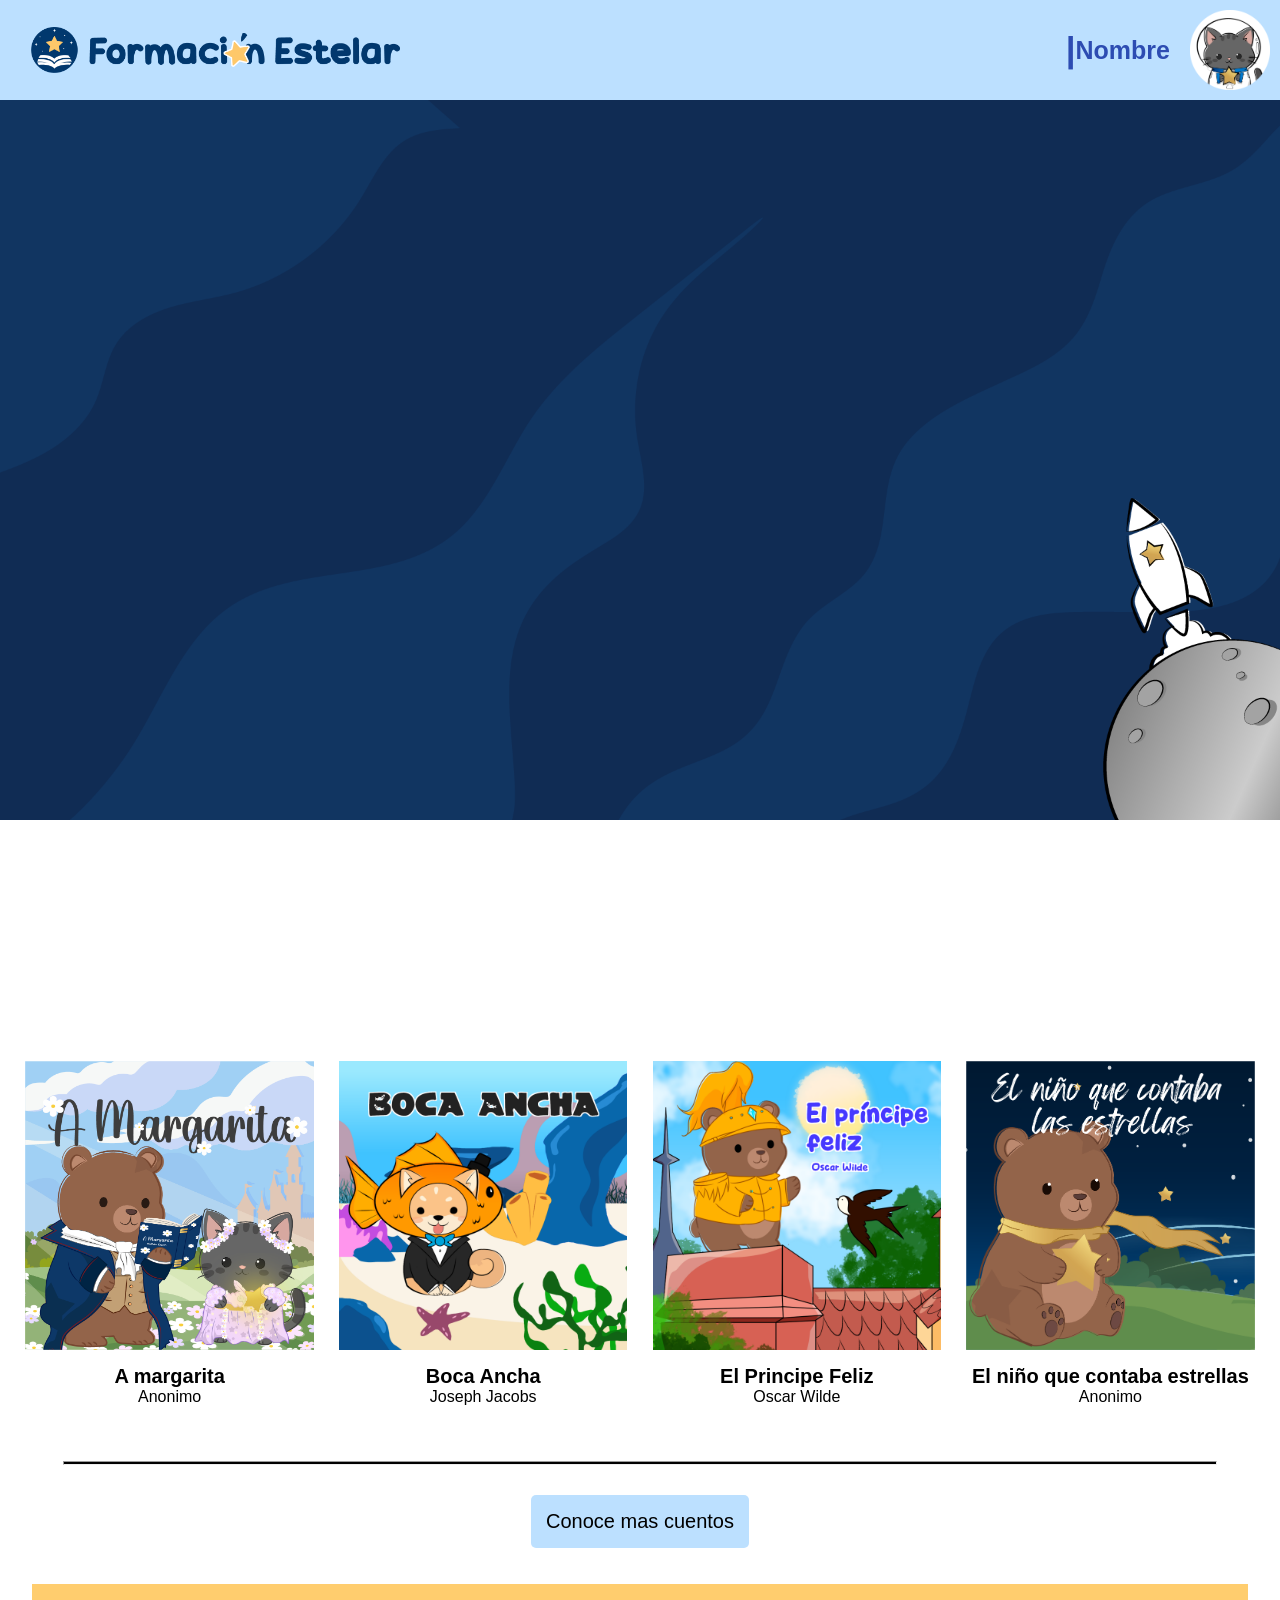
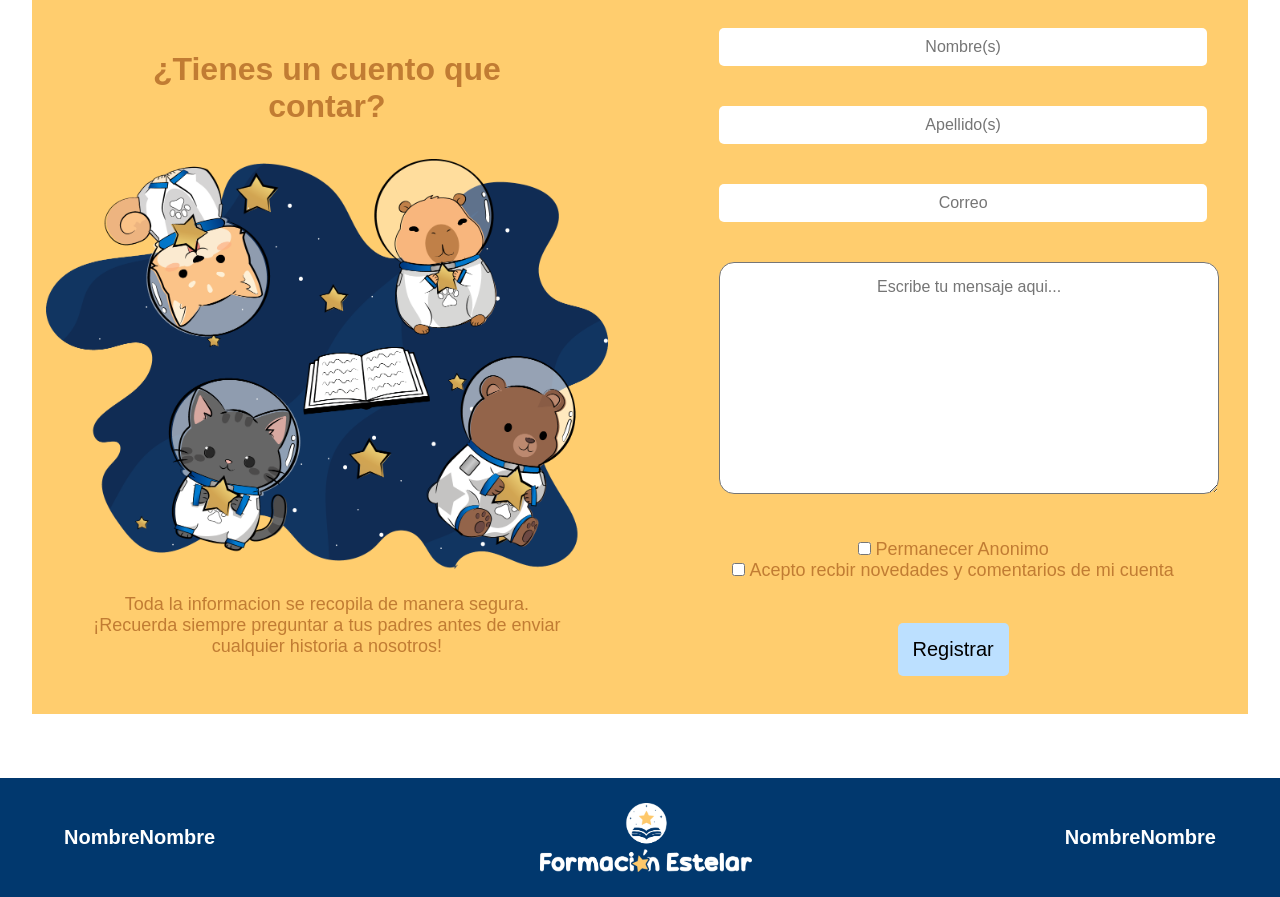
==== Formacion_estelar/index/index.html @ eee13e44 "Primeros_archivos" ====
<!DOCTYPE html>
<html lang="en">
<head>
    <meta charset="UTF-8">
    <meta name="viewport" content="width=device-width, initial-scale=1.0">
   <link rel="icon" href="/img_generales/icono_formacion_estelar.ico" type="image/x-icon">
    <title>Formacion Estelar</title>
    <link rel="stylesheet" href="Estilos/Estilo.css">
</head>
<body>
      <!------------------Espacio para los temas------------------->
    
    <div id="logo">
        <div id="logo1"> <a href="index.html"><img src="Imagenes/logo_con_icono_horizontal_con_blanco.png" width="35%" ></a></div>
         <h1>|</h1>
         <a href="#" class="no-underline">Nombre</a>
        
        <img src="Imagenes/gatito1.png" width="80px" >
    </div>

     <!------------------Efecto -Paralax----------------------------------------------->
     <section id="slider">
         <div id="content-images-slider">
            <img src="Imagenes/fondo.png" width="100%">
            <div class="image-slider rellax" data-rellax-speed="-6" style='background-image: url(imagenes/estrellas.png)'></div>
            <div class="image-slider rellax" data-rellax-speed="-6" style='background-image: url(imagenes/estrellas\ puntos-01.png)'></div>
            <div class="image-slider rellax" data-rellax-speed="-4" style='background-image: url(imagenes/osito.png)'></div> 
            <div class="image-slider rellax" data-rellax-speed="-2" style='background-image: url(imagenes/capi.png)'></div> 
            <div class="image-slider rellax" data-rellax-speed="-2" style='background-image: url(imagenes/gatito.png)'></div> 
            <div class="image-slider rellax" data-rellax-speed="-2" style='background-image: url(imagenes/inu.png)'></div> 

           
            <div class="image-slider" style='background-image: url(imagenes/logo.png)'></div>
         </div>
     </section>
<br>
<br>
     <div class="Cuentos">
        <div id="cuento_Nombre">
            <a href="#"><img src="Imagenes/portada.png"></a>
            <h1>A margarita</h1>
            <p>Anonimo</p></div> 
            
        <div id="cuento_Nombre">
            <a href="#"><img src="Imagenes/PortadaPez.png"></a>
            <h1>Boca Ancha</h1>
            <p>Joseph Jacobs</p>
        </div> 
        <div id="cuento_Nombre">
            <a href="#"><img src="Imagenes/PortadaPrincipe.png"></a>
            <h1>El Principe Feliz</h1>
            <p>Oscar Wilde</p>
        </div> 

        <div id="cuento_Nombre">
            <a href="#"><img src="Imagenes/portadaEstrellas.png"></a>
            <h1>El niño que contaba estrellas</h1>
            <p>Anonimo</p>
        </div> 
     </div>
     
   
<hr>
    
    <button>Conoce mas cuentos</button>
    <br><br><br>
    
    

      <div class="contenedor">
        <div id="parte1">
              <h1>¿Tienes un cuento que contar?</h1>
        <img src="Imagenes/login.png" alt="">
        <p>Toda la informacion se recopila de manera segura.</p>
        <p>¡Recuerda siempre preguntar a tus padres antes de enviar cualquier historia a nosotros!</p>
        </div>

      


        <form  action="PHP/registration.php" method="post" class="formulario">
    
        <div class="campo">
            <label for="nombre" ></label>
            <input type="text" name="username" placeholder="Nombre(s)" required>
        </div>
        
        <div class="campo">
            <label for="Apellido"></label>
            <input type="text" name="apellido" placeholder="Apellido(s)" required>
        </div>

        <div class="campo">
            <label for="correo"></label>
            <input type="email" name="correo" placeholder="Correo" required>
        </div>

         <div class="campo">
            <div id="mensaje">
            <label for="mensaje"></label>
            <textarea name="mensaje" placeholder="Escribe tu mensaje aqui..."></textarea>
            </div>
        </div>

        <label>
            <input type="checkbox"  name="anonimo"  value="1"> Permanecer Anonimo
        </label>
        <br>
        <label>
            <input type="checkbox"  name="novedades" value="1"> Acepto recbir novedades y comentarios de mi cuenta
        </label>
        <br><br><br>
    
        <button type="submit"  name="register">Registrar</button>
    </form>
    </div>

    <div id="foot">
        <a href="#" class="no-underline">Nombre</a>
        <a href="#" class="no-underline">Nombre</a>
        <div id="logo1"><img src="Imagenes/logocorto.png" width="25%" ></div>
        <a href="#" class="no-underline">Nombre</a>
        <a href="#" class="no-underline">Nombre</a>
    </div>

     

    <script src='js/rellax.min.js'></script>
     <script src='js/index.js'></script>

     
</body>
</html>
---- Formacion_estelar/index/Estilos/Estilo.css ----
* {
    margin: 0;
    padding: 0%;
    font-family: Verdana, Geneva, Tahoma, sans-serif;
    text-align: center; 
}

html, body {
    width: 100%;
    height: 100%;
}
/*-------------------Barra de Inicio---------------------------------------*/
#logo{
background-color: rgb(188, 224, 255);
font-size: 25px;
text-decoration: none;
padding: 10px;
display:flex;
align-items: center;
}
#logo h1{
font-size: 35px;
padding-left: 2px;
color: rgb(45, 76, 178);

}
#logo img{
padding-left: 20px;
}

#logo1 img{
padding: 5px;
padding-left: 2%;
text-align: left;
float: left;
}

.no-underline {
    text-decoration: none;
    font-weight: bold;
    color: rgb(45, 76, 178);
    
}

#logo a{
    color: rgb(45, 76, 178);
}

/*-----------Parallax-------------------------------------------*/

section#slider {
    width: 100%;
    height: 100%;
    position: relative;
    overflow: hidden;
}

div#content-images-slider {
    position: absolute;
    top: 0;
    left: 0;
    width: 100%;
    height: 100%;
}

div.image-slider {
    position: absolute;
    top: 0;
    left: 0;
    width: 100%;
    height: 100%;
    background-repeat: no-repeat;
    background-position: bottom center;
    background-size:  contain;
}

h1#slider-text {
    position: absolute;
    top: 35%;
    left: 55%;
    transform: translate(-50%, -50%);
    font-size: 4em;
    background: linear-gradient(0deg, rgba(166, 166, 166,1) 0%, rgba(255, 255, 255,1) 32%);
    -webkit-background-clip: text;
    -webkit-text-fill-color: transparent;
}
section#content {
    width: 100%;
    height: 100%;
    background-color: #f0f0f0;
}

/*-------------------Cuentos--------------------------------*/

.Cuentos{
    align-items: center;
    display:flex;
    justify-content: center;
    text-align: center;
    font-size: 10px;
    padding: 1%;
}

.Cuentos p{
   font-size: 16px;
}

#cuento_Nombre{
width: 25%;
padding: 1%;
}

.Cuentos img{
    width: 100%;
    align-items: center;
    display:flex;
    justify-content: center;
    text-align: center;
    float: left;
    padding-bottom: 15px;
    transition: 0.3s ease;

}

.Cuentos img:hover {
    filter: drop-shadow(0 0 12px rgba(45, 76, 178, 0.8));
    transform: scale(1.03);
}

hr{

    background-color: black;
    width: 90%;
    height: 2px;
    text-align: center;
    margin: 30px auto;
}

button{
    background-color: rgb(188, 224, 255);
    border:none;
    padding: 15px;
    border-radius: 5px;
    font-size: 20px;
     cursor: pointer;
    transition: background-color 0.3s ease;
}
button:hover {
    background-color: rgb(1, 56, 110); 
}

/*-----------------Formulario----------------------------------*/


.contenedor {
    background-color: #FFCD6E; 
    padding-top: 3%;
    padding-bottom: 3%;
    justify-content: left;
    display: flex;
    width: 95%;
    align-items: center;
    gap:8%;
    box-sizing: border-box;
    margin: 0 auto;
    color: #c17c33;
    font-size: 18px;
    margin-bottom: 5%;
}
.contenedor img{
    width: 120%;
    float: left;
    padding: 25px;
    
}

#parte1{
    width: 40%;
    height: 450px;
    display: flex;
    align-items: center;
    justify-content: center;
    flex-direction: column;
    float: left;
    padding: 5%;
    text-align: left;
}

.formulario{
    padding-right: 5%;
    width: 40%;
}

.contenedor h1 {
    font-size: 2rem; 
    padding: 2%; 
}

.campo {
    
    padding-bottom: 25px;
    margin-bottom: 15px;
    text-align: left;
}

.campo label {
    font-size: 1rem;
    display: block;
    margin-bottom: 5px;
}

.campo input {
    width: 100%;
    padding: 10px;
    font-size: 1rem;
    border: none;
    border-radius: 5px;
    background-color: #fff;
    color: #333;
}

#mensaje textarea{
    width: 100%;
    height: 200px;
    padding: 15px;
    border-radius: 15px;
    font-size: 16px;
}

button:focus, input:focus {
    outline: none;
    box-shadow: 0 0 10px rgba(0, 123, 255, 0.6); 
}


/*------------foot---------------*/
#foot{
background-color: #01386E;
font-size: 20px ;
text-decoration: none;
padding: 20px 5%;
display:flex;
align-items: center;
justify-content: space-around;

}

.no-underline {
    text-decoration: none;
    color: #ffffff;
    font-weight: bold;
   
}
#foot #logo1{
    display: flex;
    justify-content: center;
    align-items: center;
}
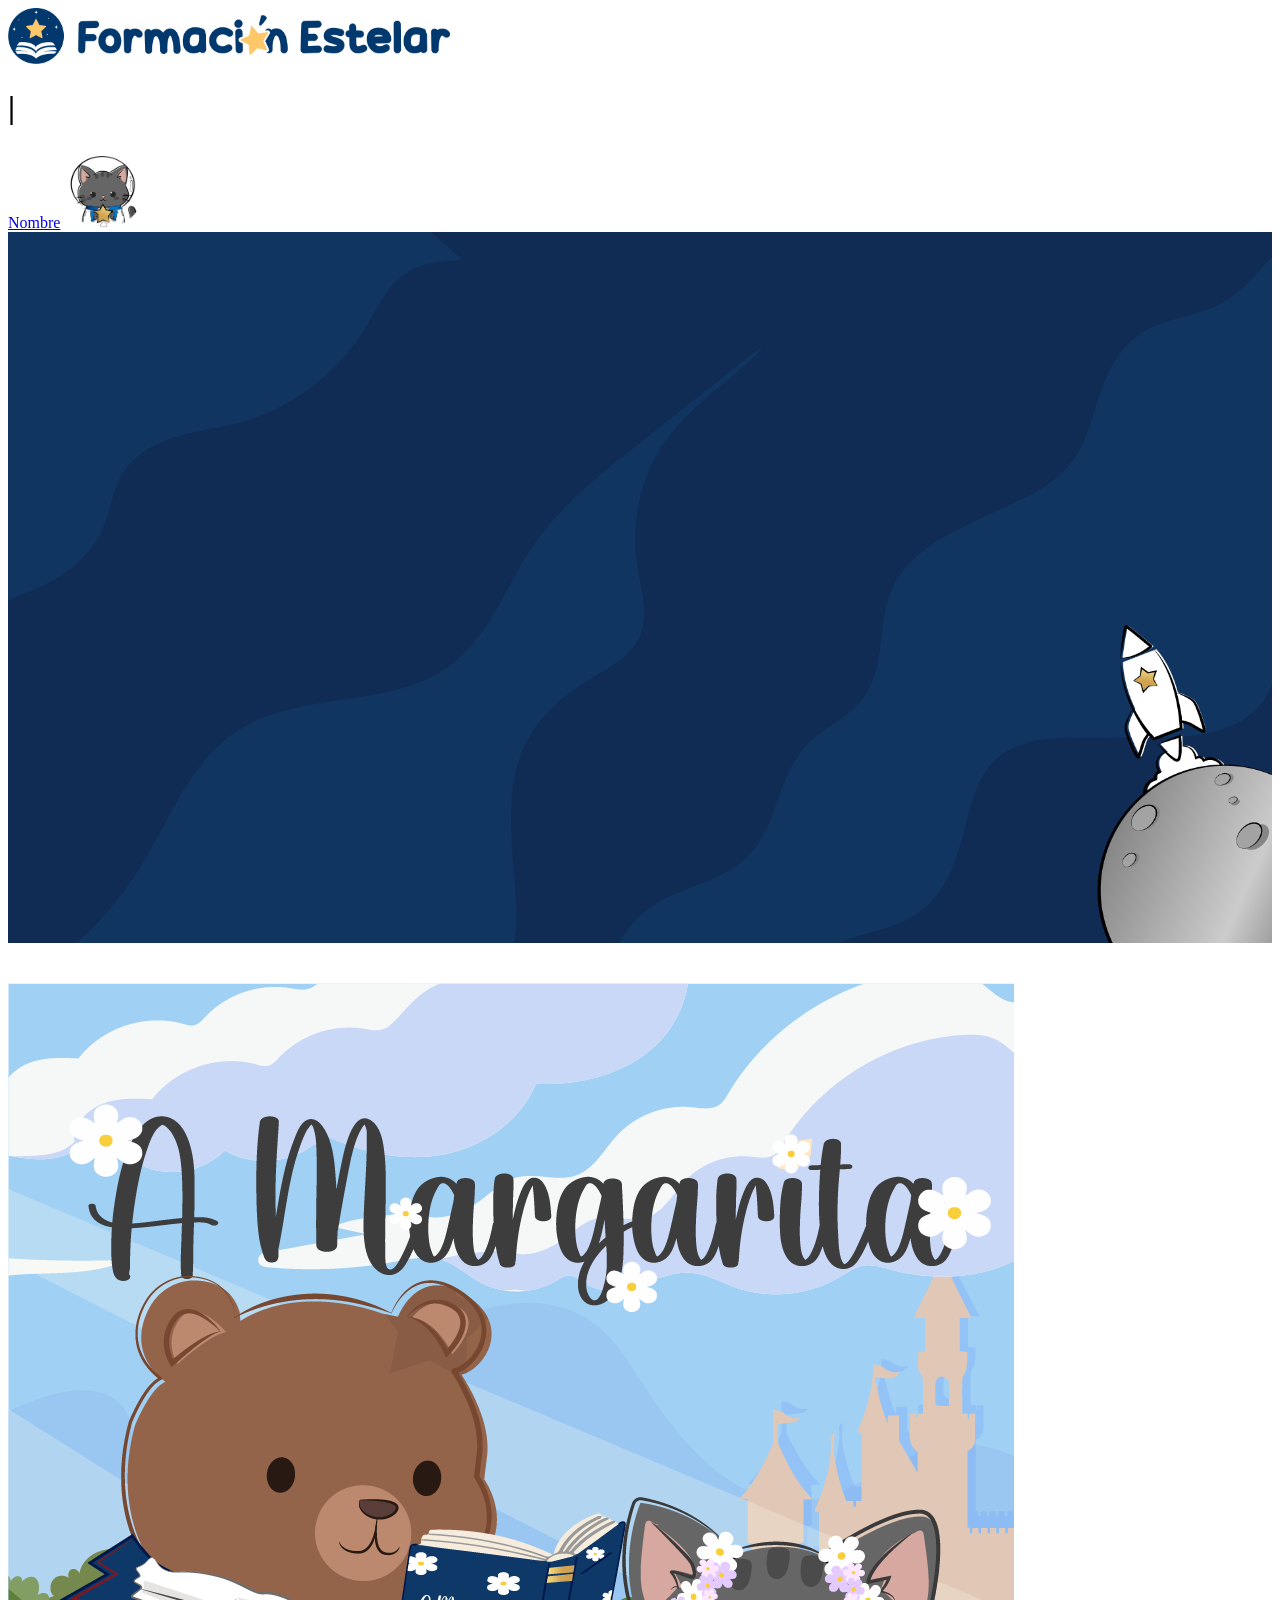
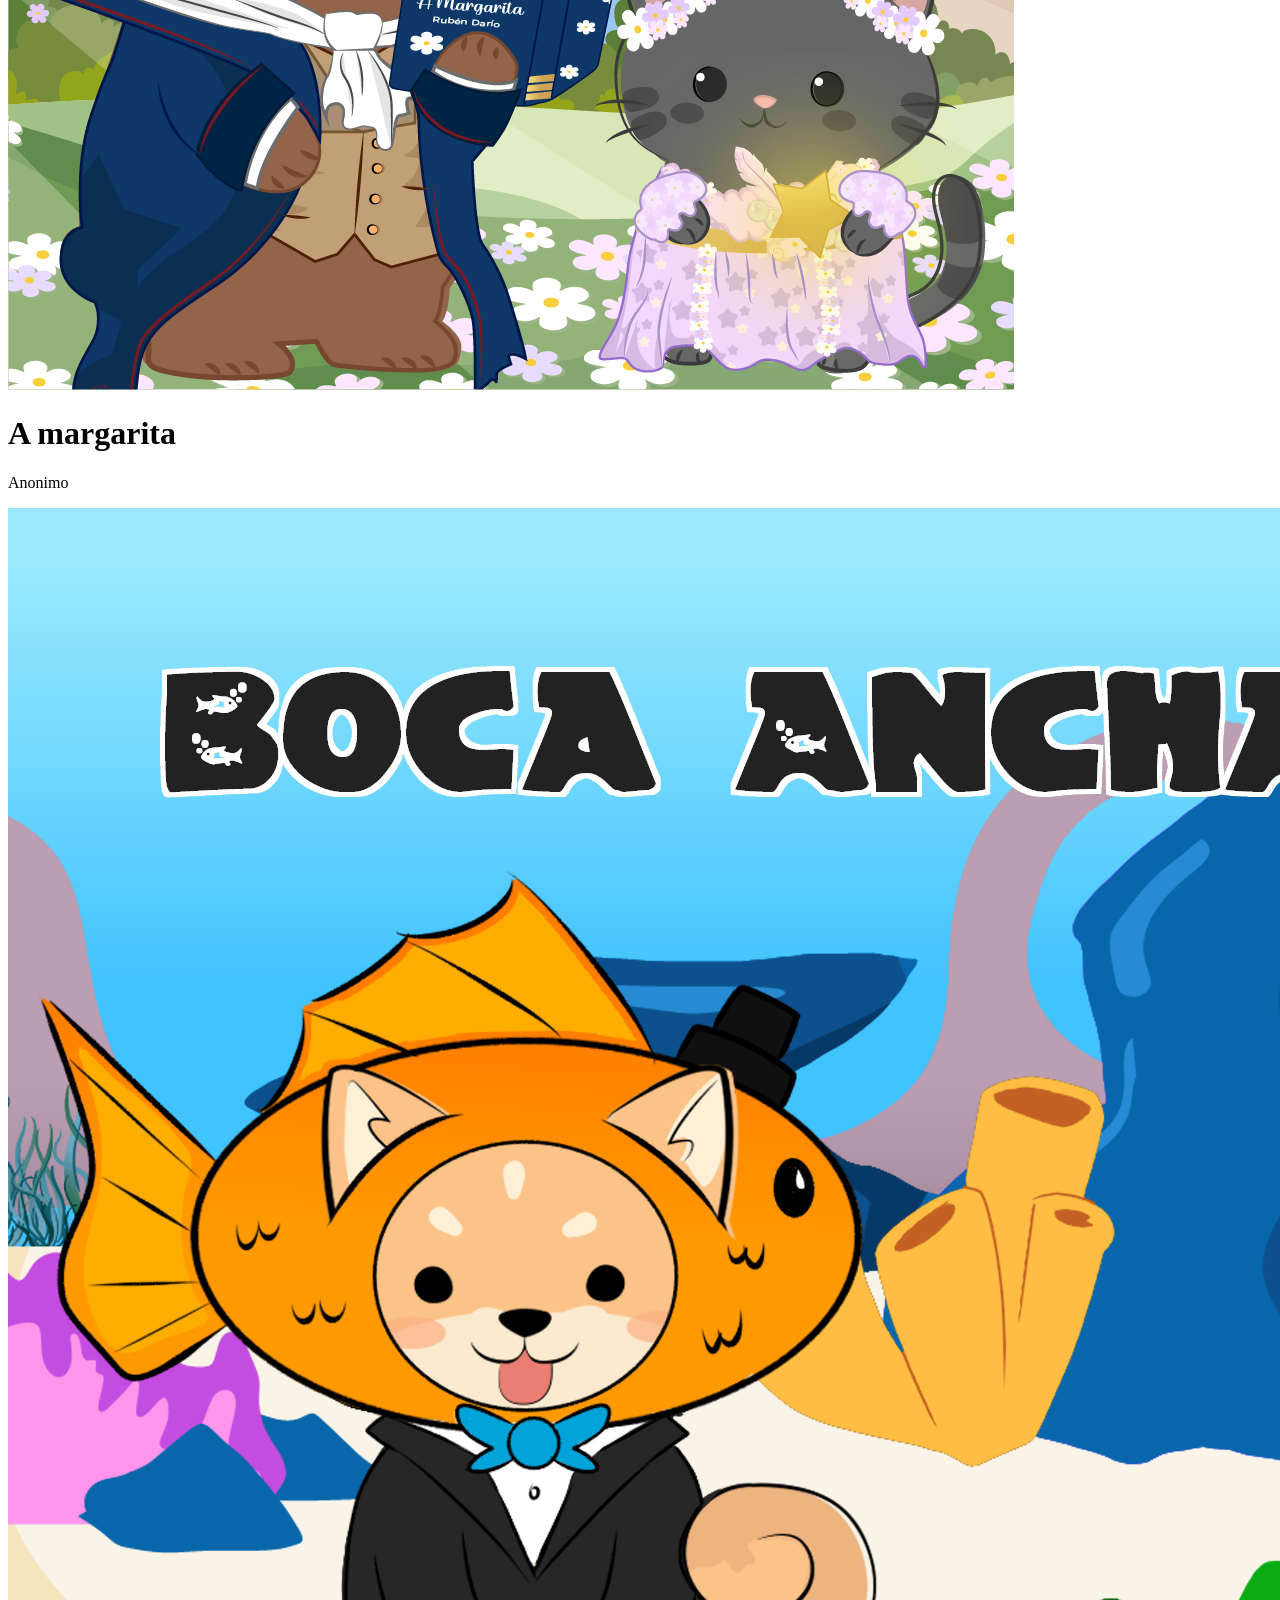
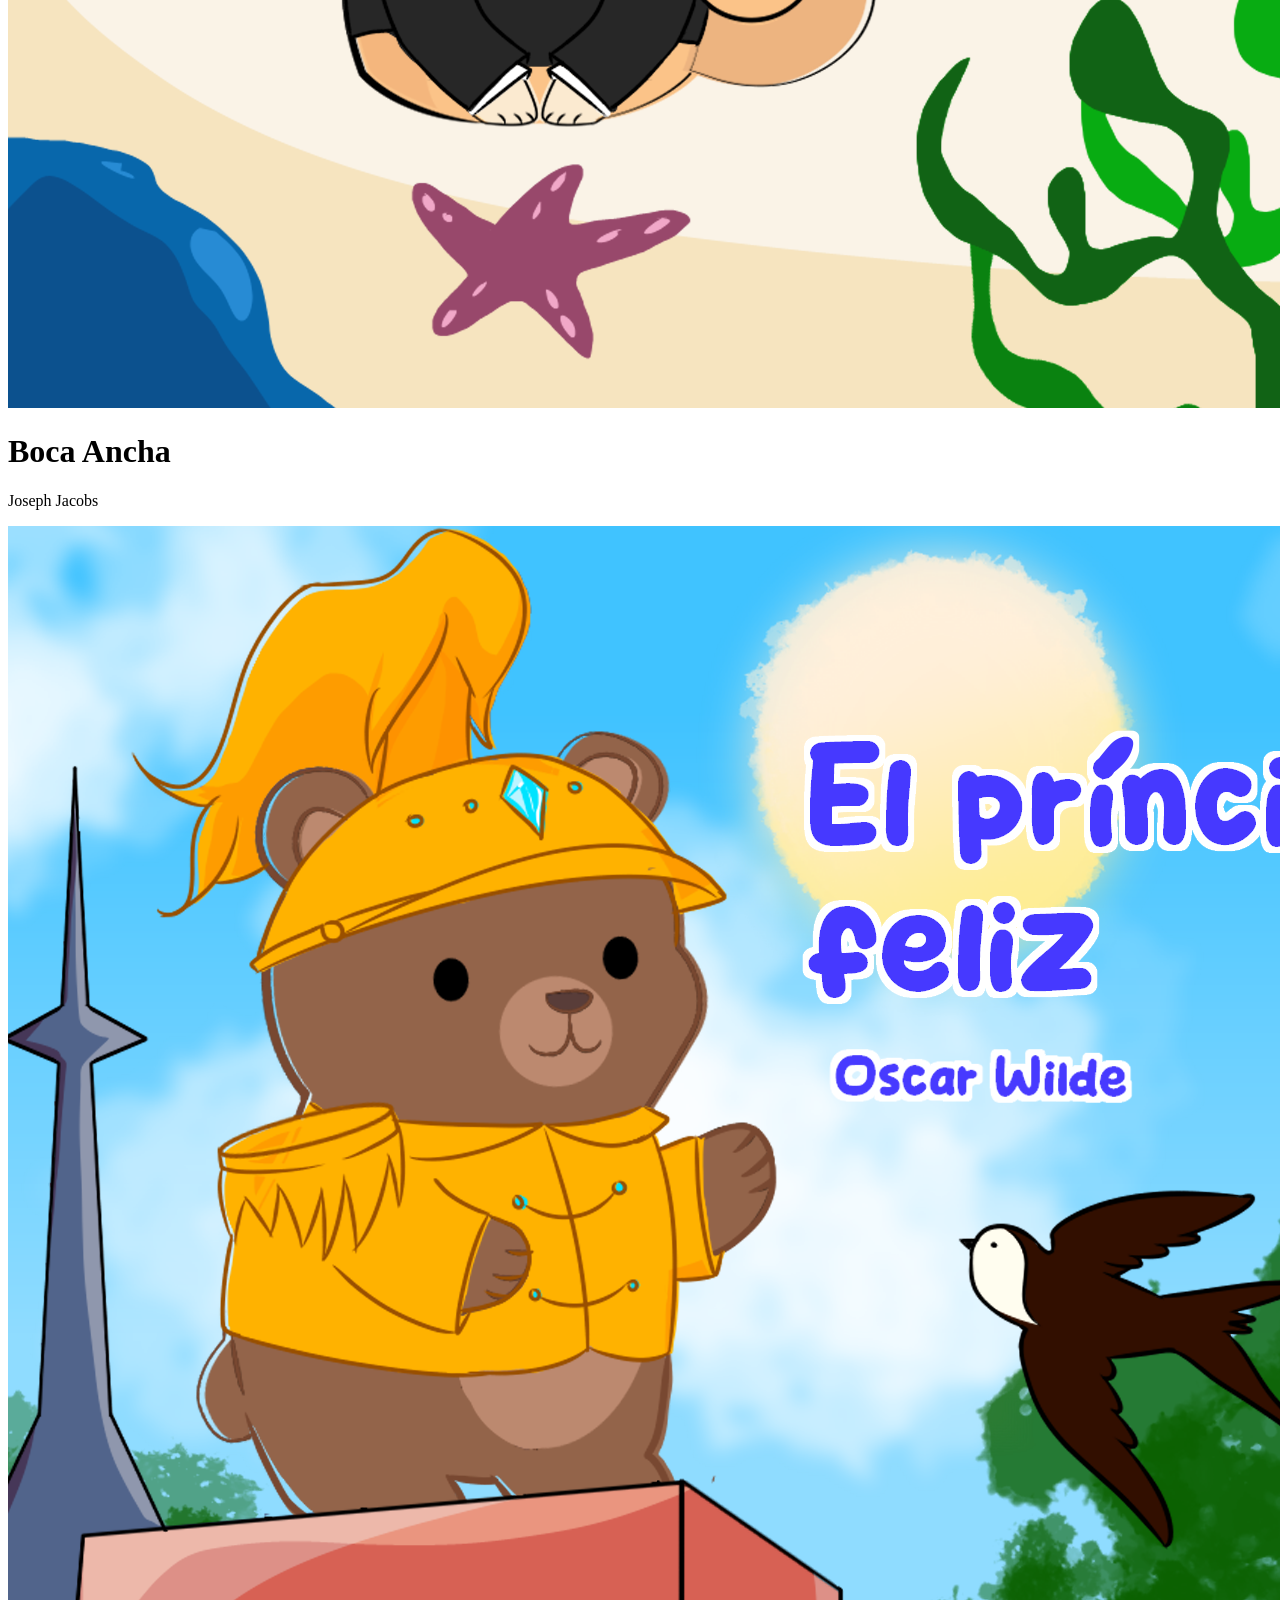
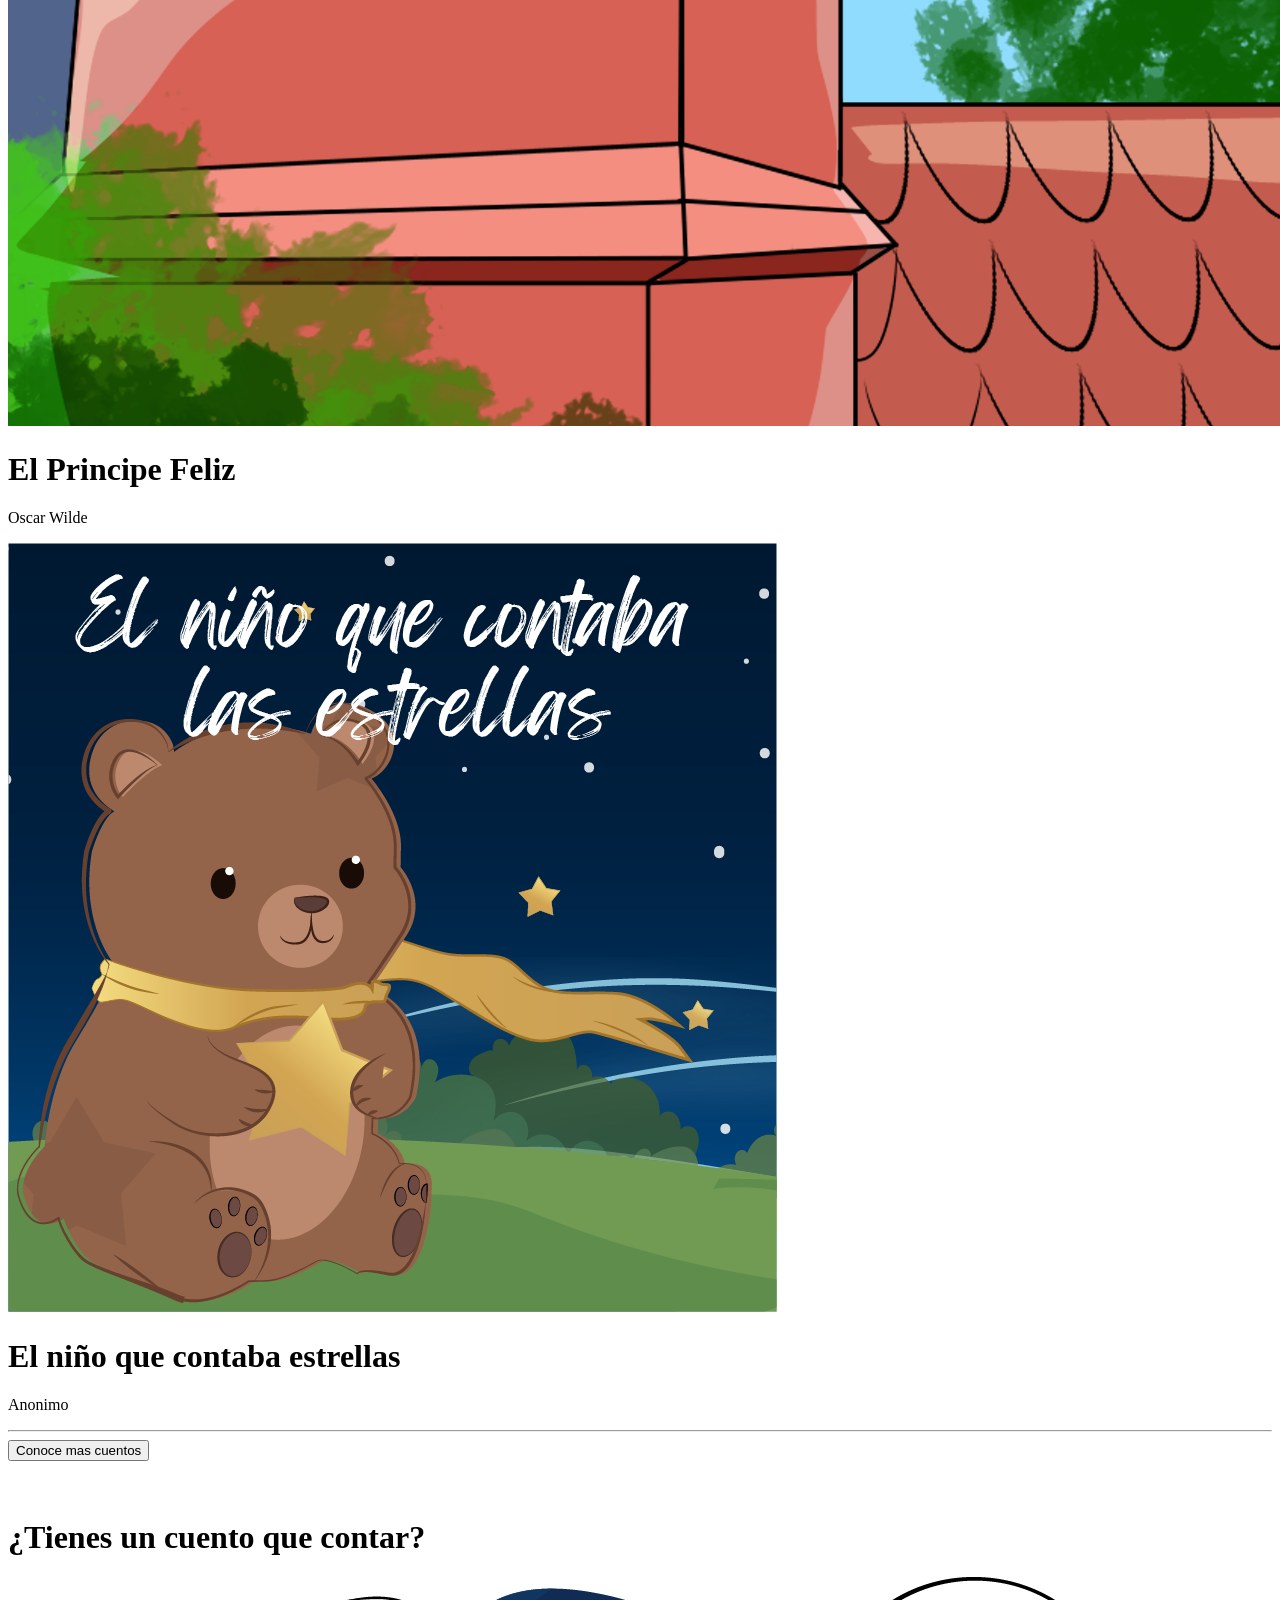
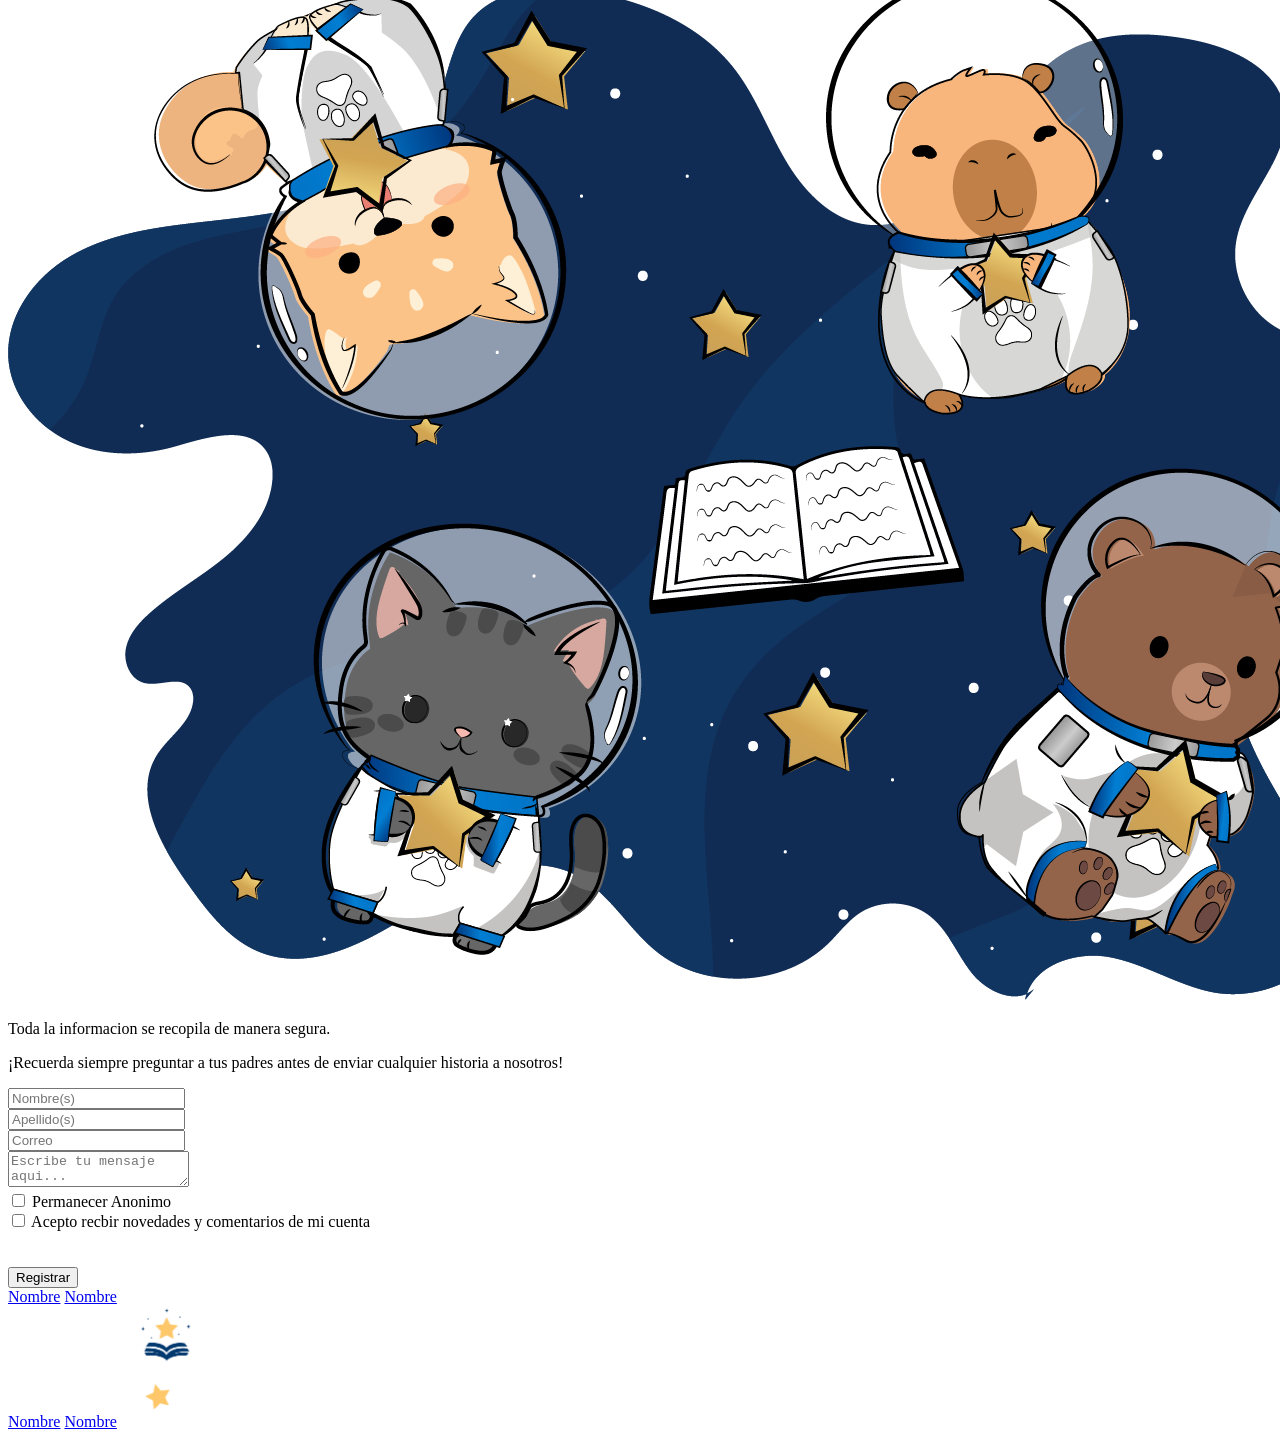
==== commit 1773cd7d: "creacion de pagina de cuentos" ====
--- a/Formacion_estelar/index/index.html
+++ b/Formacion_estelar/index/index.html
@@ -5,7 +5,7 @@
     <meta name="viewport" content="width=device-width, initial-scale=1.0">
    <link rel="icon" href="/img_generales/icono_formacion_estelar.ico" type="image/x-icon">
     <title>Formacion Estelar</title>
-    <link rel="stylesheet" href="Estilos/Estilo.css">
+    <link rel="stylesheet" href="/cuentos/estilo_general_cuentos/estilo_general_cuentos.css">
 </head>
 <body>
       <!------------------Espacio para los temas------------------->
@@ -37,7 +37,7 @@
 <br>
      <div class="Cuentos">
         <div id="cuento_Nombre">
-            <a href="#"><img src="Imagenes/portada.png"></a>
+            <a href="/cuentos/a_margarita/margarita.html"><img src="Imagenes/portada.png"></a>
             <h1>A margarita</h1>
             <p>Anonimo</p></div> 
             
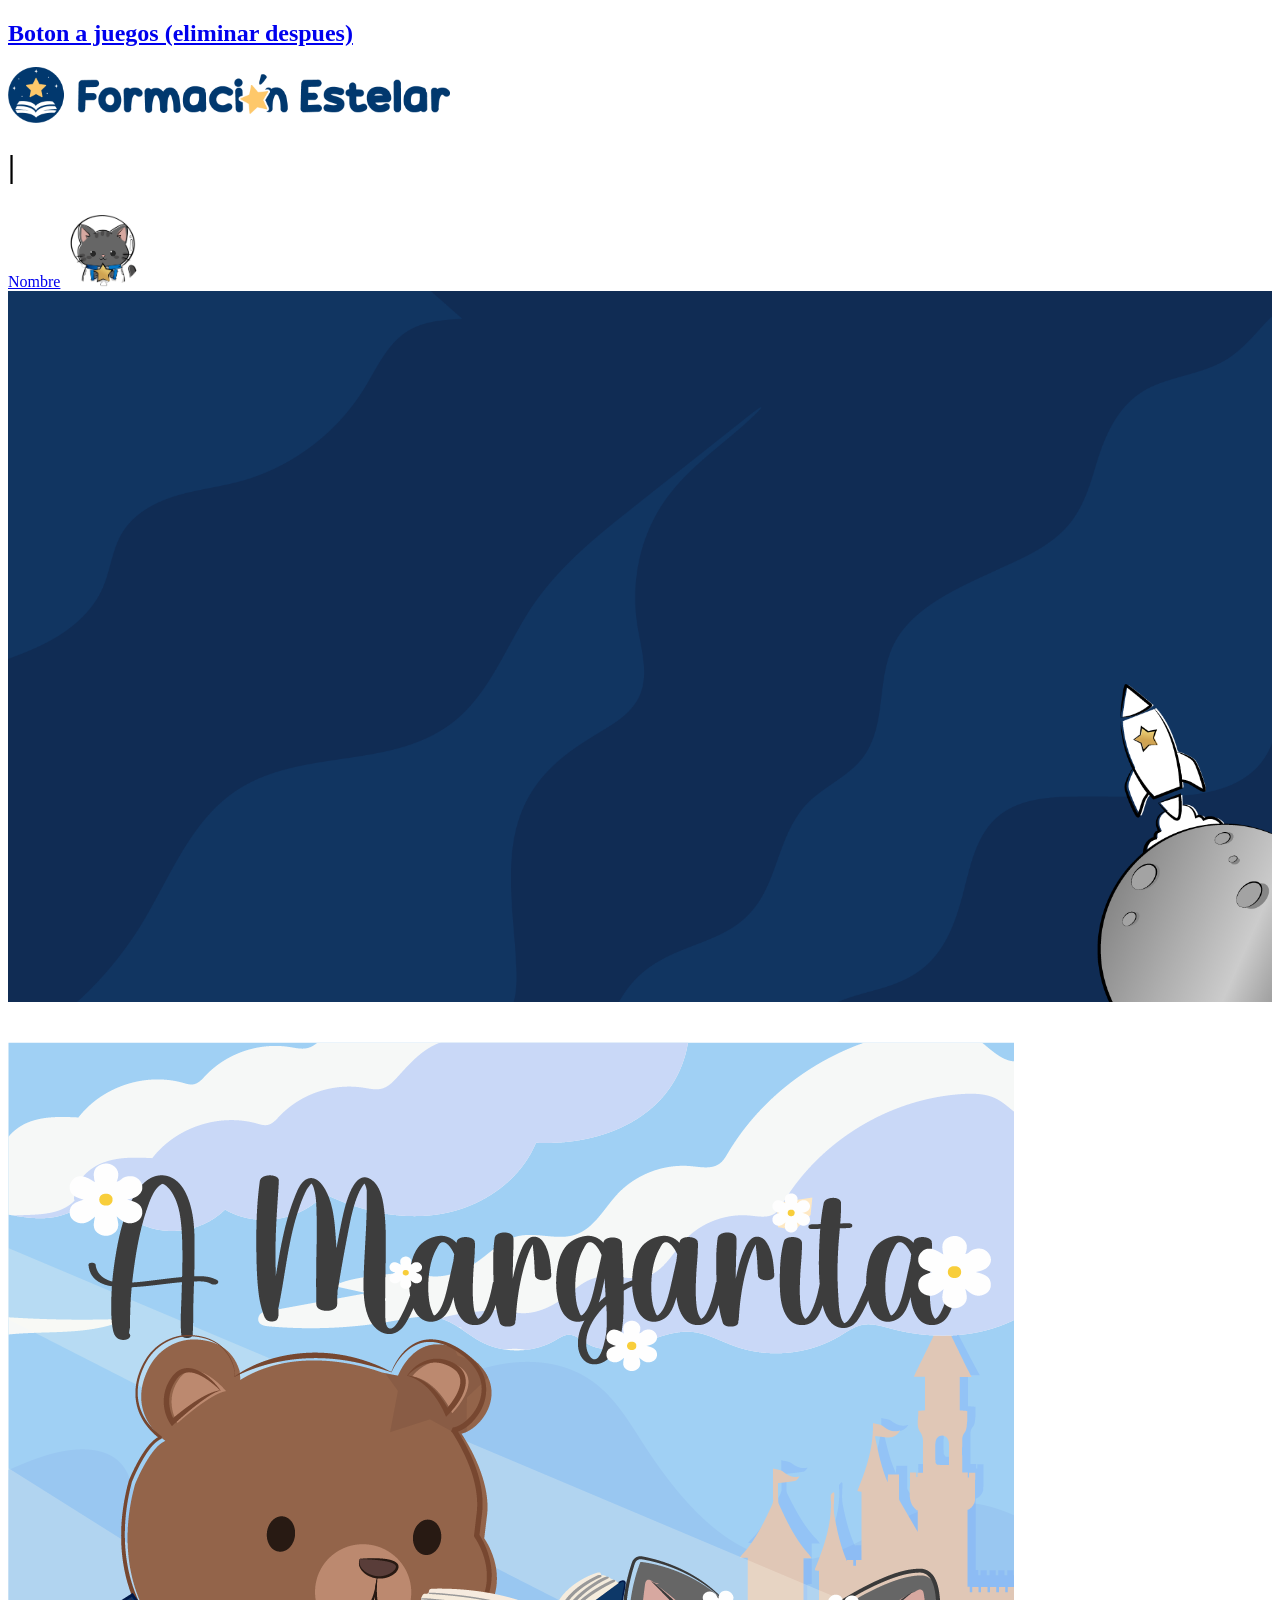
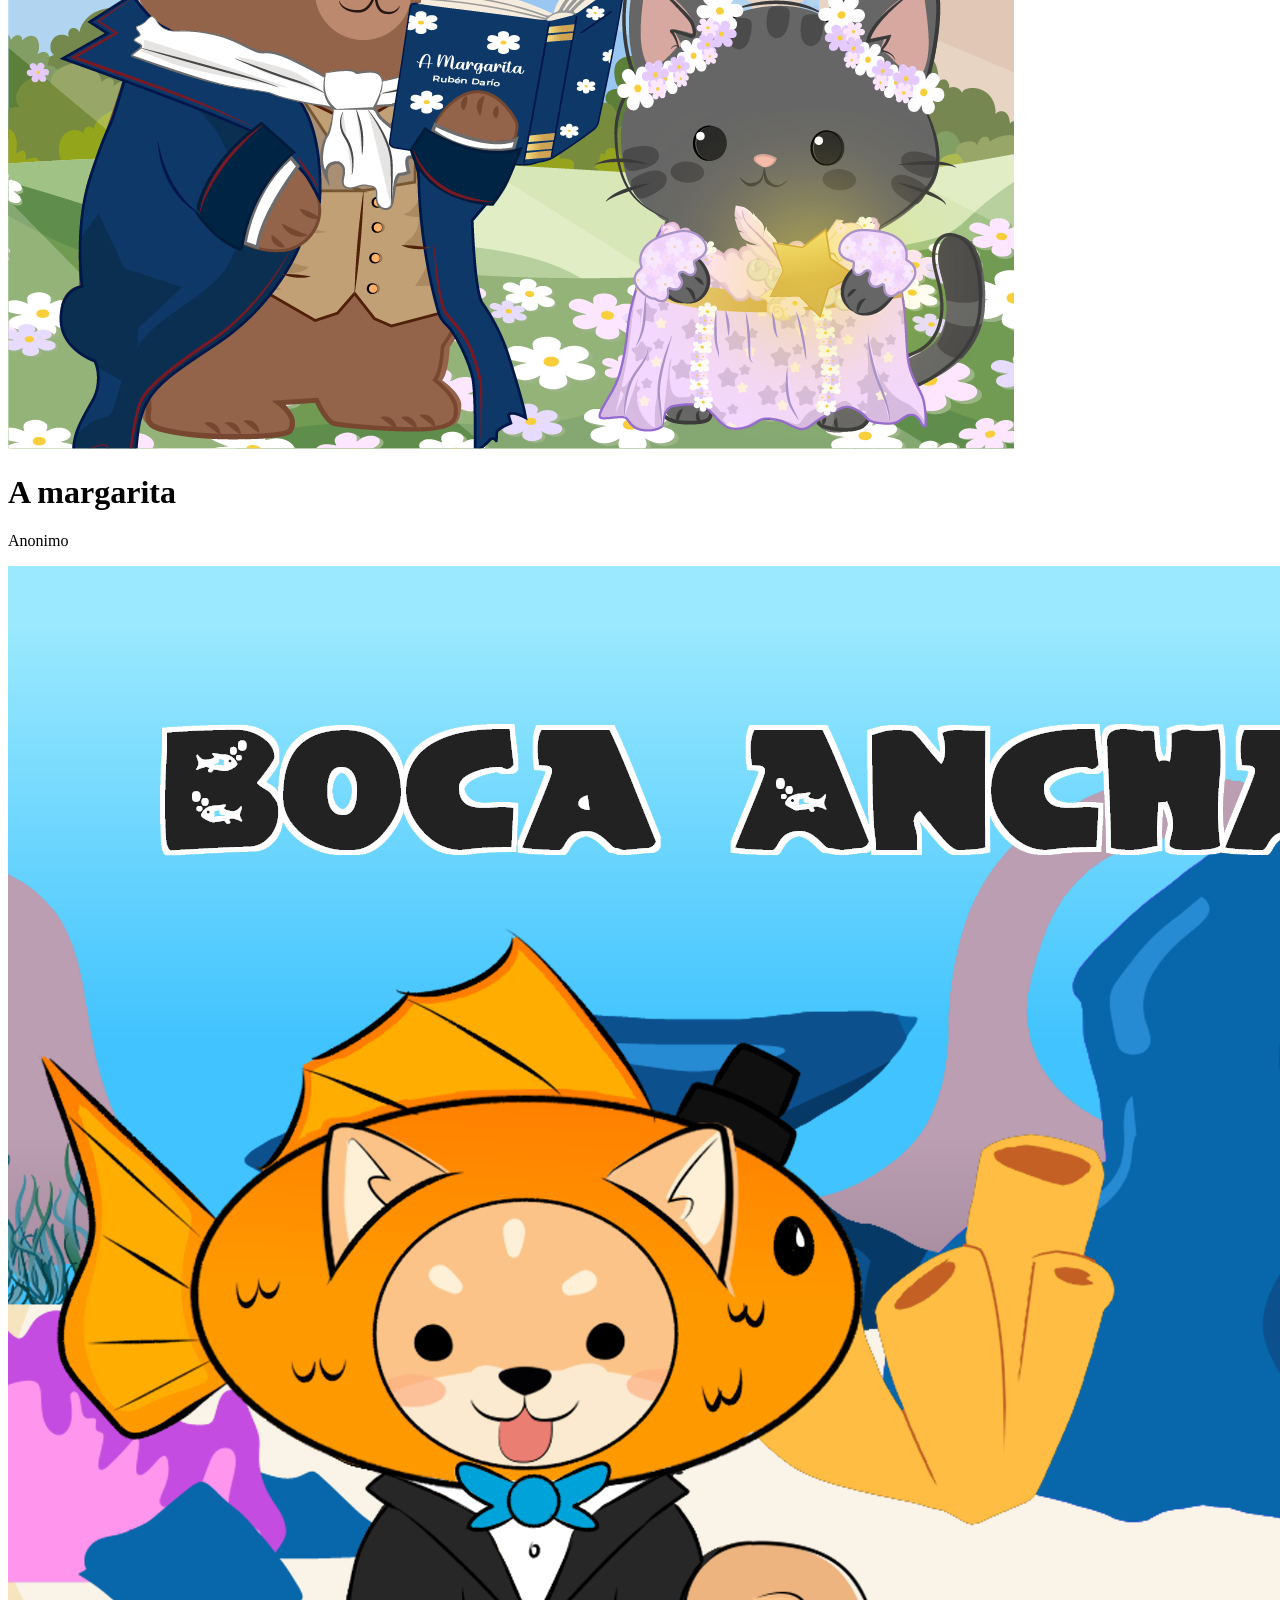
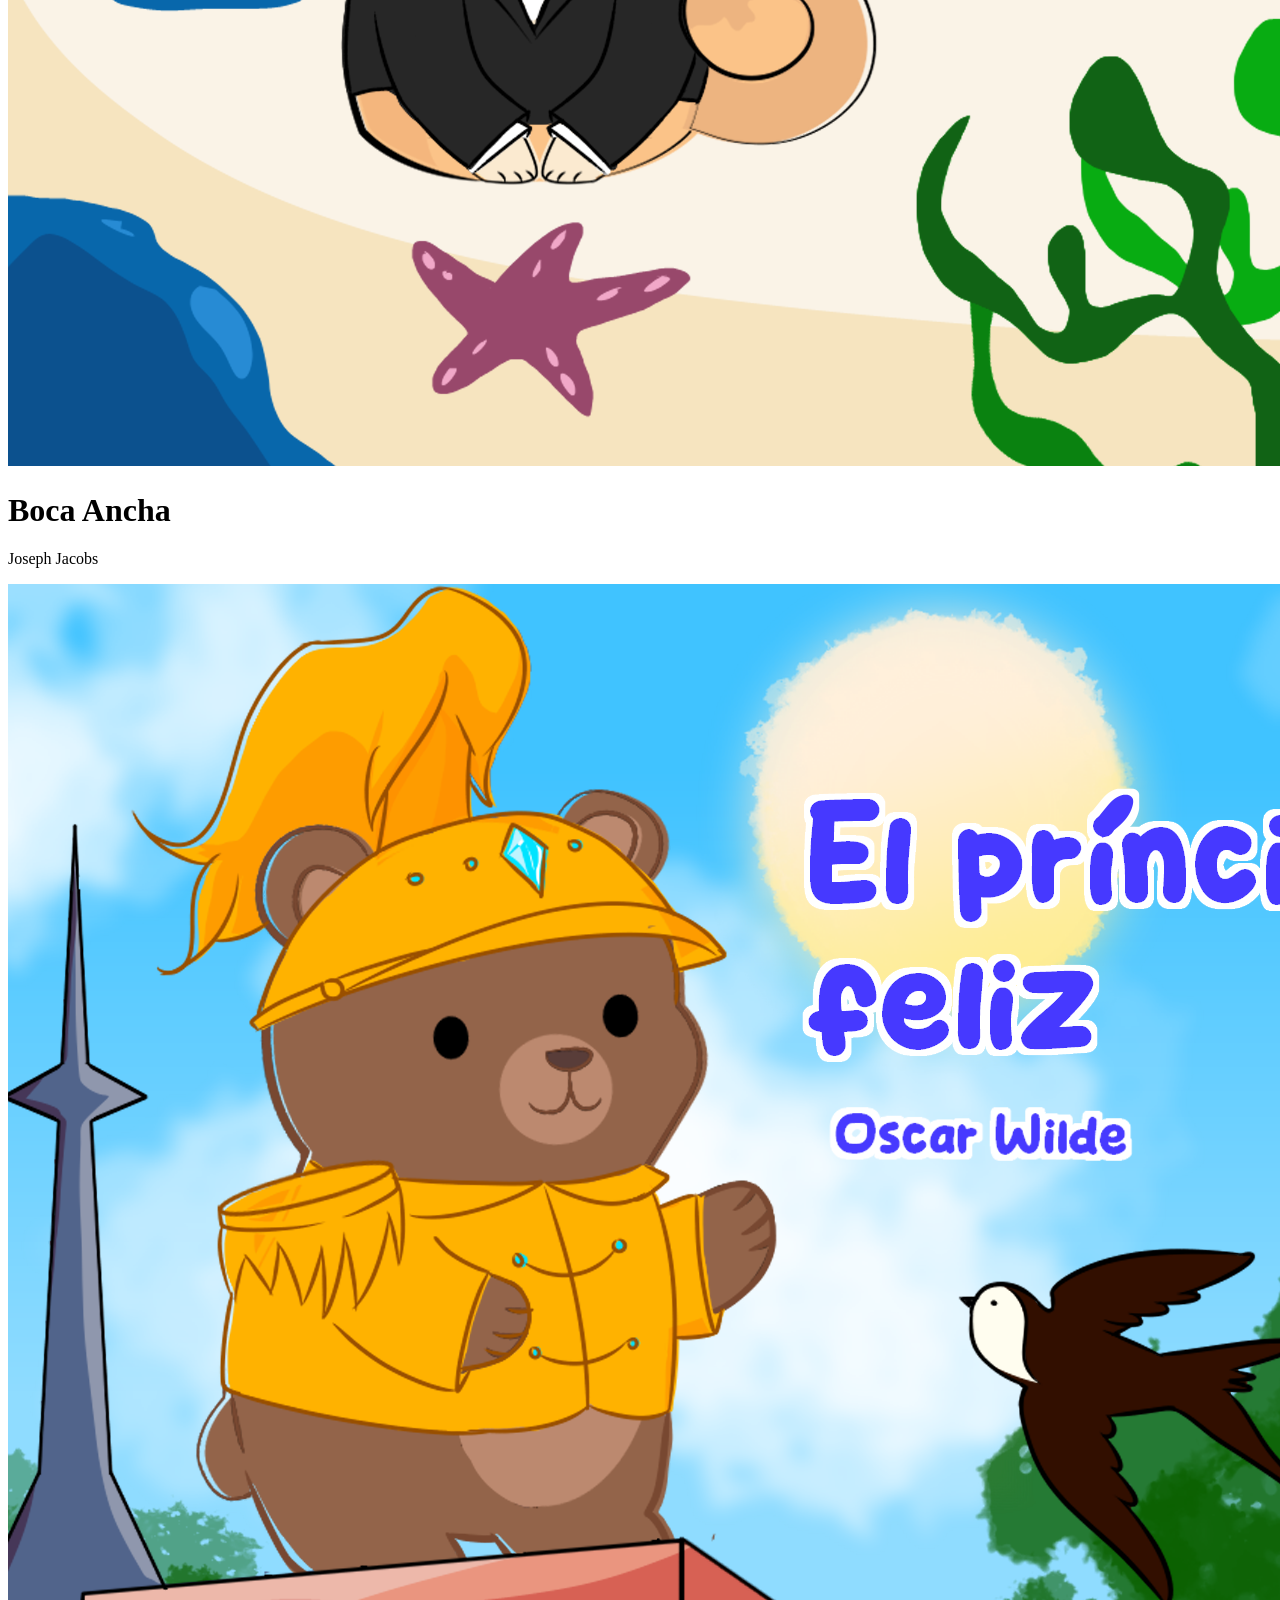
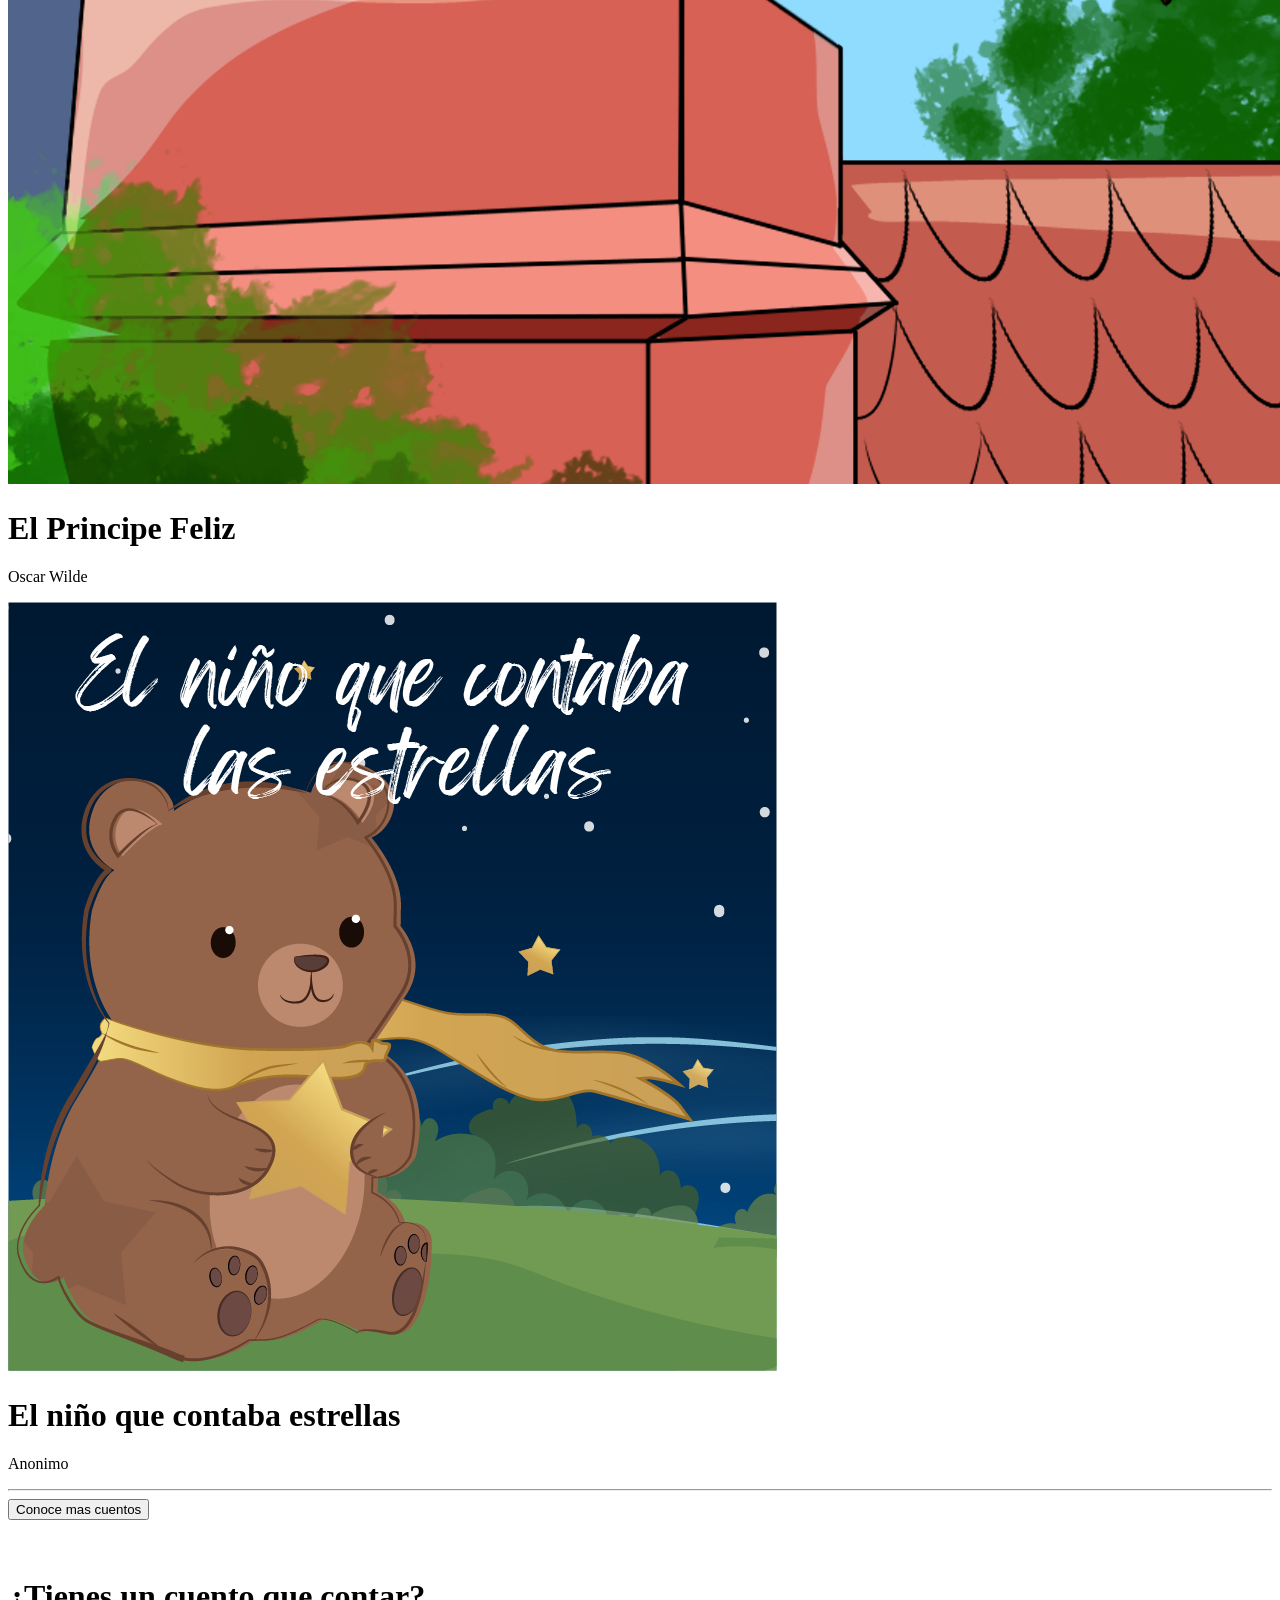
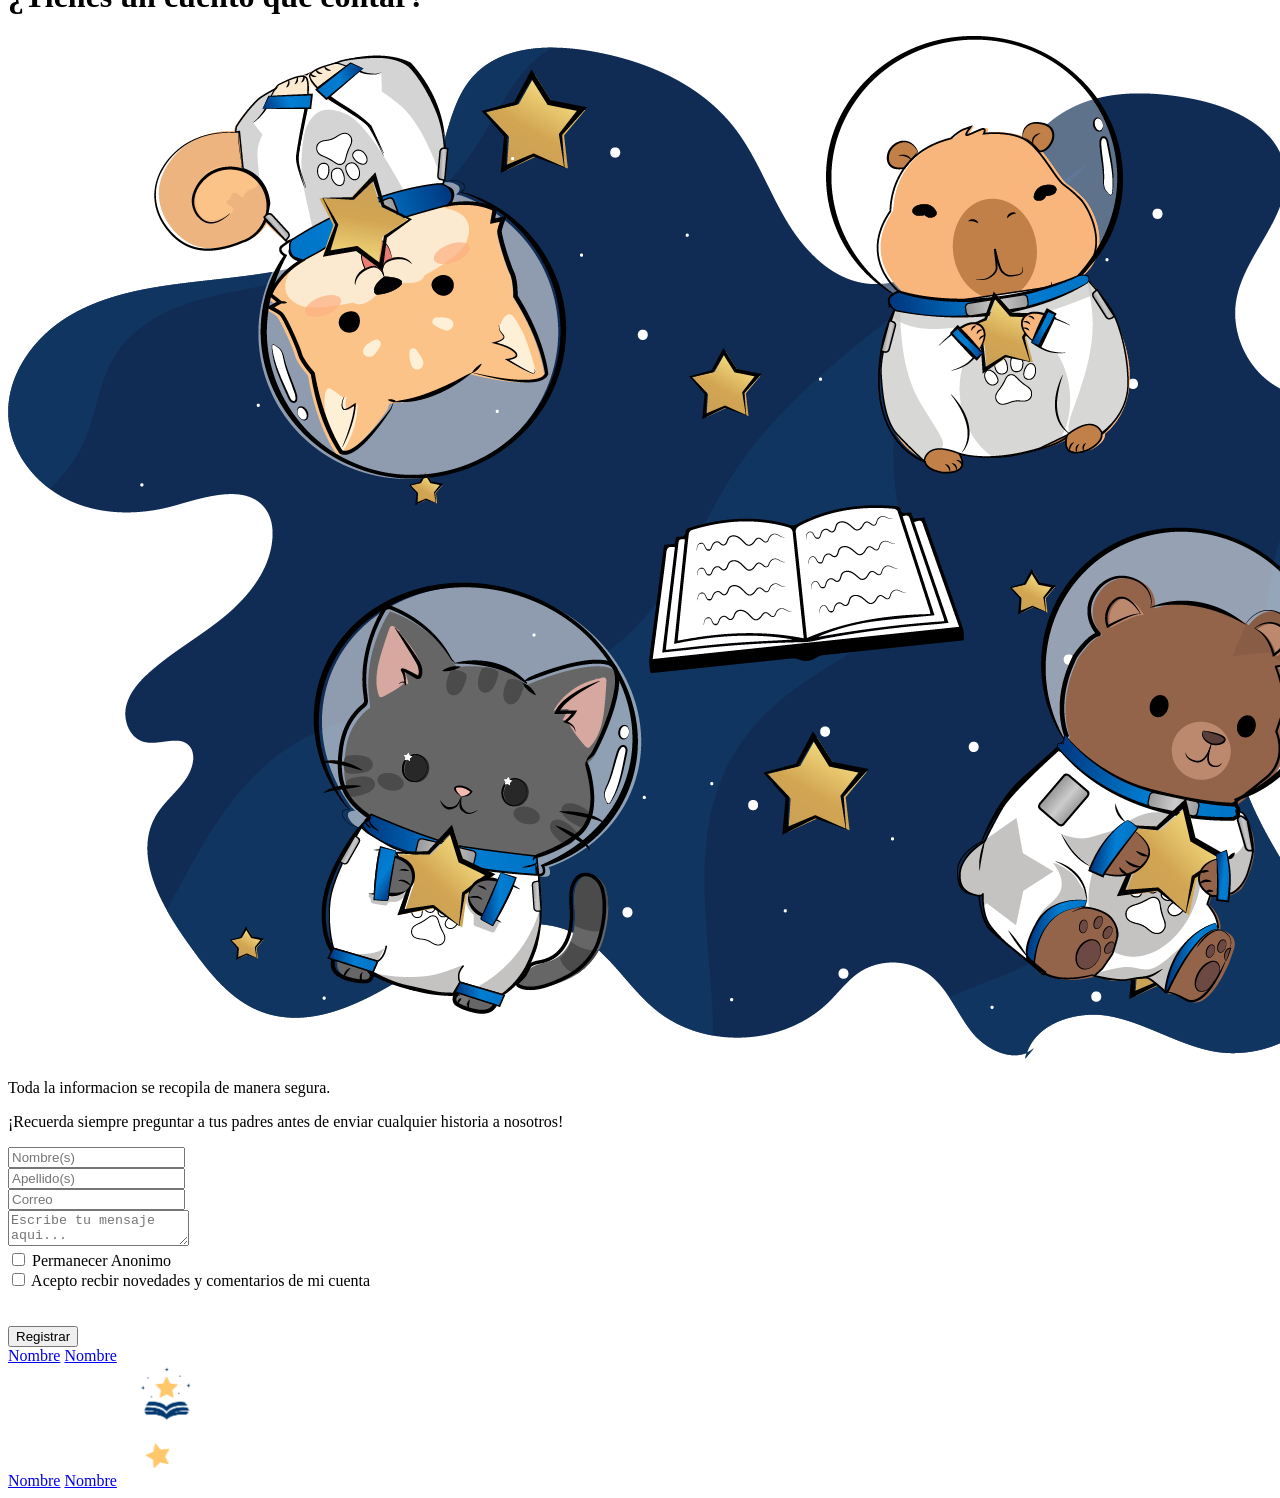
==== commit 219cbd02: "Inicio de pagina de juegos; boton de conexion en index, retirar despues" ====
--- a/Formacion_estelar/index/index.html
+++ b/Formacion_estelar/index/index.html
@@ -8,6 +8,8 @@
     <link rel="stylesheet" href="/cuentos/estilo_general_cuentos/estilo_general_cuentos.css">
 </head>
 <body>
+
+     <h2><a href="/juego_cuentos/juegoCuentosMargarita.html">Boton a juegos (eliminar despues)</a></h2>
       <!------------------Espacio para los temas------------------->
     
     <div id="logo">
@@ -36,6 +38,8 @@
 <br>
 <br>
      <div class="Cuentos">
+
+       
         <div id="cuento_Nombre">
             <a href="/cuentos/a_margarita/margarita.html"><img src="Imagenes/portada.png"></a>
             <h1>A margarita</h1>
